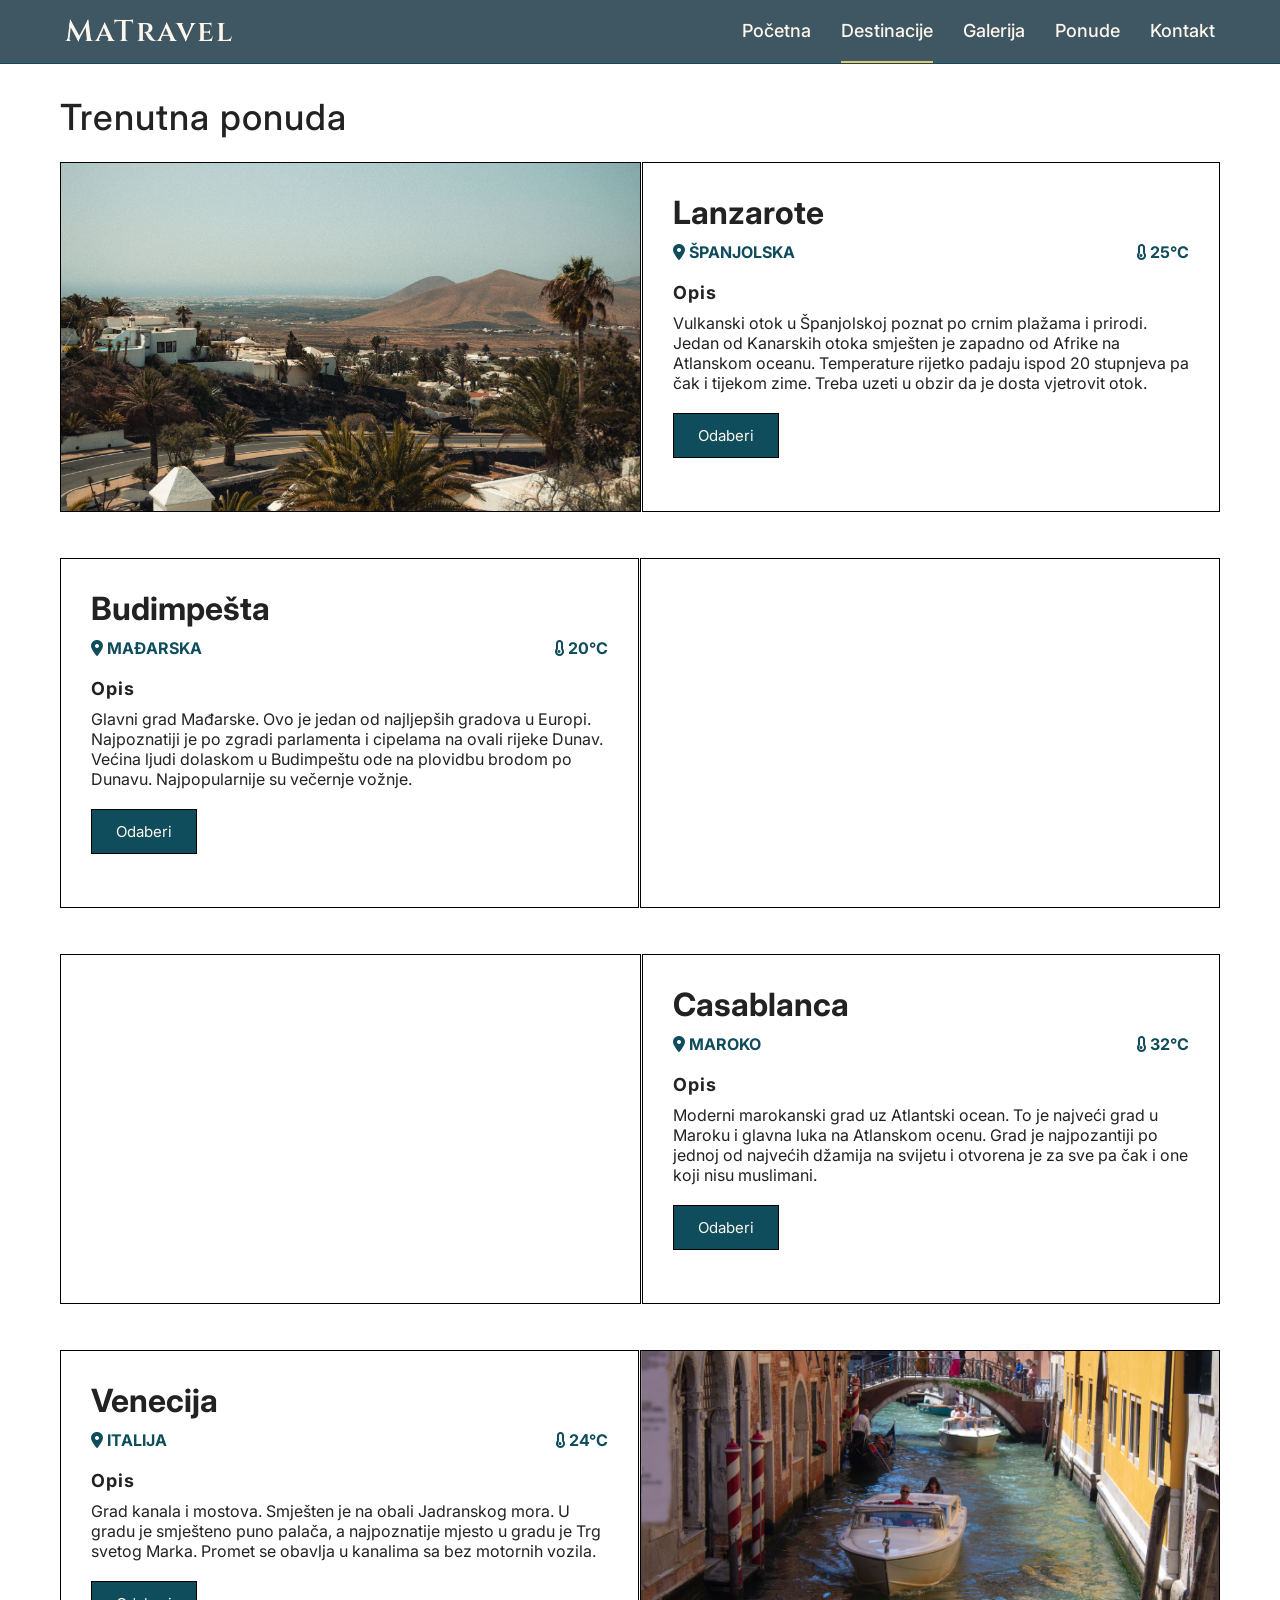
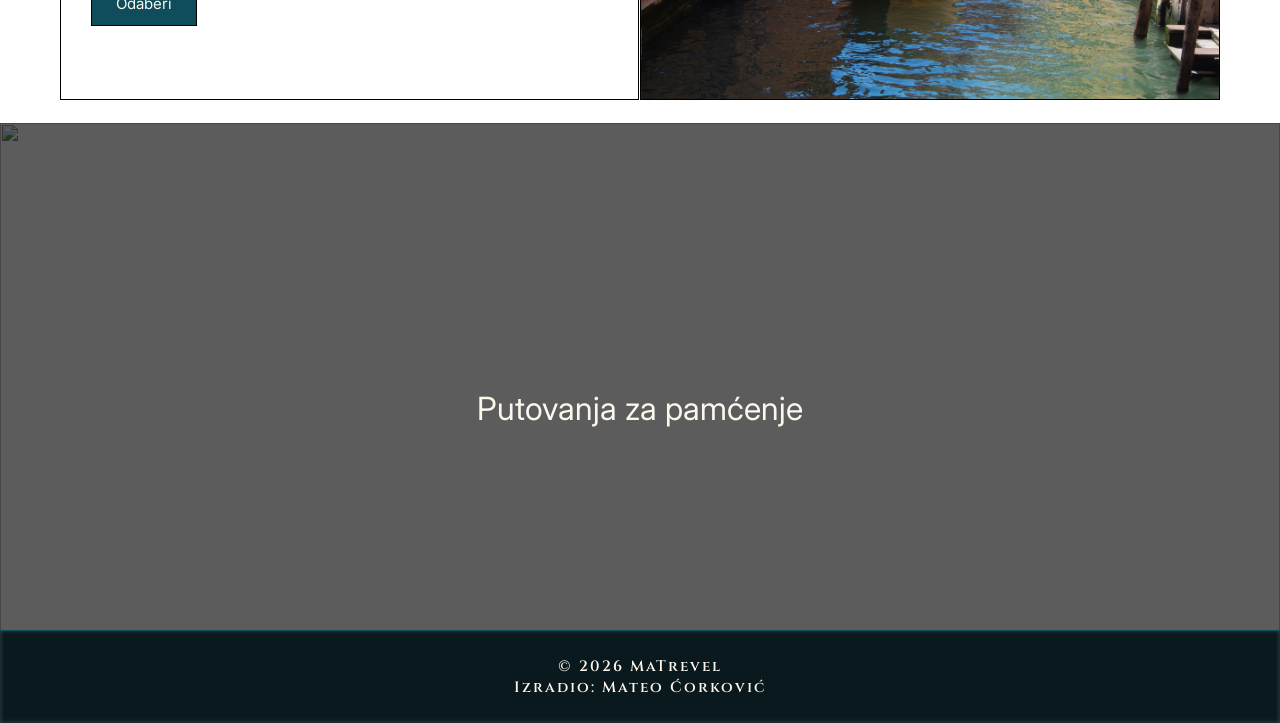
==== destinacije.html @ 20f68efb "destinacije" ====
<!DOCTYPE html>
<html lang="hr">
<head>
    <meta charset="UTF-8">
    <meta name="viewport" content="width=device-width, initial-scale=1.0">
    <title>MaTrevel</title>
    <link rel="stylesheet" href="izgled.css">
    <link href="https://fonts.googleapis.com/css2?family=Cinzel:wght@400;600;700&display=swap" rel="stylesheet">
    <link href="https://fonts.googleapis.com/css2?family=Inter:wght@300;400;500;600&display=swap" rel="stylesheet">
    <link rel="stylesheet" href="https://cdnjs.cloudflare.com/ajax/libs/font-awesome/6.5.0/css/all.min.css">

</head>
<body>
    <header class="navbar tamnija">
        <div class="container">
            <a href="index.html" class="logo">MaTravel</a>

            <nav class="navigacija" id="navigacija">
                <a href="index.html">Početna</a>
                <a href="destinacije.html" class="active">Destinacije</a>
                <a href="galerija.html">Galerija</a>
                <a href="ponude.html">Ponude</a>
                <a href="kontakt.html">Kontakt</a>
            </nav>

            <div class="hamburger" id="hamburger">
            ☰
            </div>
        </div>
    </header>
    <div class="prazno"></div>

    <div class="container">
        <h1>Trenutna ponuda</h1>
        <section class="destinacijeskrol skriveno">
            <div class="destinacijaslika lanzarote"></div>
            <div class="destinacijatekst">
                <div class="okvir">
                        <h2>Lanzarote</h2>
                    <div class="info">
                        <span><h4><i class="fa-solid fa-location-dot"></i> Španjolska</h4></span>
                        <span><h4><i class="fa-solid fa-thermometer-empty"></i> 25°C</h4></span>
                    </div>
                    
                    <h3>Opis</h3>
                    <p>Vulkanski otok u Španjolskoj poznat po crnim plažama i prirodi. Jedan od Kanarskih otoka smješten je zapadno od Afrike na Atlanskom oceanu. Temperature rijetko padaju ispod 20 stupnjeva pa čak i tijekom zime. Treba uzeti u obzir da je dosta vjetrovit otok. 
                    </p>
                    <a href="galerija.html" class="gumbdestinacije">Odaberi</a>
                </div>
                
            </div>
        </section>

        <section class="destinacijeskrol reverse skriveno2">
            <div class="destinacijaslika budimpesta"></div>
            <div class="destinacijatekst">
                <div class="okvir">
                    <h2>Budimpešta</h2>
                    <div class="info">
                        <span><h4><i class="fa-solid fa-location-dot"></i> Mađarska</h4></span>
                        <span><h4><i class="fa-solid fa-thermometer-empty"></i> 20°C</h4></span>
                    </div>
                    <h3>Opis</h3>
                    <p>Glavni grad Mađarske. Ovo je jedan od najljepših gradova u Europi. Najpoznatiji je po zgradi parlamenta i cipelama na ovali rijeke Dunav. Većina ljudi dolaskom u Budimpeštu ode na plovidbu brodom po Dunavu. Najpopularnije su večernje vožnje. </p>
                    <a href="galerija.html" class="gumbdestinacije">Odaberi</a>
                </div>
                
            </div>
        </section>

        <section class="destinacijeskrol skriveno">
            <div class="destinacijaslika casablanca"></div>
            <div class="destinacijatekst">
                <div class="okvir">

                    <h2>Casablanca</h2>
                    <div class="info">
                        <span><h4><i class="fa-solid fa-location-dot"></i> Maroko</h4></span>
                        <span><h4><i class="fa-solid fa-thermometer-empty"></i> 32°C</h4></span>
                    </div>
                    <h3>Opis</h3>
                    <p>Moderni marokanski grad uz Atlantski ocean. To je najveći grad u Maroku i glavna luka na Atlanskom ocenu. Grad je najpozantiji po jednoj od najvećih džamija na svijetu i otvorena je za sve pa čak i one koji nisu muslimani.  </p>
                    <a href="galerija.html" class="gumbdestinacije">Odaberi</a>
                </div>
            </div>
        </section>

        <section class="destinacijeskrol reverse skriveno2">
            <div class="destinacijaslika venecija"></div>
            <div class="destinacijatekst">
                <div class="okvir">

                    <h2>Venecija</h2>
                    <div class="info">
                        <span><h4><i class="fa-solid fa-location-dot"></i> Italija</h4></span>
                        <span><h4><i class="fa-solid fa-thermometer-empty"></i> 24°C</h4></span>
                    </div>
                    <h3>Opis</h3>
                    <p>Grad kanala i mostova. Smješten je na obali Jadranskog mora. U gradu je smješteno puno palača, a najpoznatije mjesto u gradu je Trg svetog Marka. Promet se obavlja u kanalima sa bez motornih vozila. </p>
                    <a href="galerija.html" class="gumbdestinacije">Odaberi</a>
                </div>
            </div>
        </section>
    </div>
    
    

    
    
    <section class="slajdshow skriveno">
        <div class="kutijaslajd">
            <div class="slajd active">
                <img src="slike/slajdshow/venecija.jpg">
                <div class="poruka">Putovanja za pamćenje</div>
            </div>
            <div class="slajd">
                <img src="slike/slajdshow/verona.jpg">
                <div class="poruka">Neka avantura počne</div>
            </div>
            <div class="slajd">
                <img src="slike/slajdshow/lanzarote3.jpg">
                <div class="poruka">Istraži svijet</div>
            </div>
            <div class="slajd">
                <img src="slike/slajdshow/budapest2.jpg">
                <div class="poruka">Putovanja za pamćenje</div>
            </div>
            <div class="slajd">
                <img src="slike/slajdshow/zagreb.jpg">
                <div class="poruka">Neka avantura počne</div>
            </div>
        </div>
         <footer>
        <p>© 2026 MaTrevel</p>
        <p>Izradio: Mateo Ćorković</p>
    </footer>
    </section>
   
    <script src="script.js"></script>
</body>
</html>
---- izgled.css ----
* {
    margin: 0;
    padding: 0;
}

body {
    font-family: "Inter", sans-serif;
    color: #222;
}

.container {
    max-width: 1200px;
    margin: 0 auto;
    padding: 0 20px;
}
.navbar {
    width: 100%;
    position: absolute;
    top: 0;
    left: 0;
    z-index: 5;
    color: #fdf6ec;
    backdrop-filter: blur(2px) brightness(0.7);
    background: rgba(15, 76, 92, 0.25);
    border-bottom: 1px solid #0f4c5c;
}
.navbar .container {
    display: flex;
    justify-content: space-between;
    align-items: center;
    padding: 0 25px;
}

.logo {
    font-family: "Cinzel", serif;
    font-weight: 600;
    font-size: 30px;
    letter-spacing: 2px;
    text-decoration: none;
    color: #fdf6ec;
}

.navigacija {
    display: flex;
    gap: 30px;
    font-family: "Inter", sans-serif;
    font-weight: 500;
}

.navigacija a {
    color: #fdf6ec;
    text-decoration: none;
    font-size: 18px;
    transition: 0.4s;
    border-bottom: 2px solid transparent;
    padding: 20px 0;
}

.navigacija a:hover {
    color: #e9c46a;
    border-bottom: 2px solid #e9c46a;
}
.navigacija a.active{
    border-bottom: 2px solid #e9c46a;
}

.hamburger {
    display: none;
    font-size: 32px;
    color: #fdf6ec;
    cursor: pointer;
}

footer {
    position: absolute;
    bottom: 0;
    left: 0;
    z-index: 10;
    width: 100%;
    backdrop-filter: blur(2px) brightness(0.1);
    background: rgba(15, 76, 92, 0.25);
    border-top: 1px solid #0f4c5c;
    color: #fdf6ec;
    text-align: center;
    padding: 25px 0px;
    font-family: "Cinzel", serif;
    font-weight: 600;
    letter-spacing: 2px;
}

footer p {
    font-size: 15px;
}

.pocetna{
    position: relative;
    overflow: hidden;
    height: 650px;
    display: flex;
    align-items: center;
    justify-content: center;
}
.pozadinaplaza{
    position: absolute;
    width: 100%;
    height: 100%;
    object-fit: cover;
    top: 0;
    left: 0;
    z-index: 1;
}
.overlay{
    position: absolute;
    width: 100%;
    height: 100%;
    top: 0;
    left: 0;
    z-index: 2;
    background: rgba(48, 48, 28, 0.315);
}
.odjeljak{
    position: relative;
    z-index: 3;
    color: #FDF6EC;
    
    max-width: 1050px;
    text-align: center;
}
.odjeljak h1{
    font-size: 60px;
    margin-bottom: 25px;
    text-shadow: 1px 1px 1px rgba(0,0,0,0.5);
}
.odjeljak p{
    font-size: 18px;
    margin-bottom: 40px;
    text-shadow: 1px 1px 1px rgba(0,0,0,0.5);
    text-align: center;
}
.odjeljakgumb{
    display: inline-block;
    padding: 12px 24px;
    background-color: #FDF6EC;
    color: black;
    font-size: 15px;
    text-decoration: none;
    cursor: pointer;
    backdrop-filter: blur(22px) brightness(0.7);
    background: rgba(255, 255, 255, 0.4);
    border: 1px solid #f3f3f3;
    text-decoration: none;
}
.odjeljakgumb:hover{
    background-color: #e9c46a;
    color: black;
    transition: 0.5s;
    backdrop-filter: blur(2px) brightness(1);
    background: rgba(92, 87, 15, 0.25);
    border: 1px solid #e9c46a;
    text-decoration: none;
}

.destinacije{
    padding: 50px 0;
    background-color: #FDF6EC;
    text-align: center;
    
}

.destinacije h2{
    font-size: 32px;
    color: #0f4c5c;
    margin-bottom: 45px;
    letter-spacing: 3px;
    text-transform: uppercase;
}

.karticepolozaj{
    display: flex;
    justify-content: space-between;
    gap: 30px;
    flex-wrap: wrap;
}
.kartica{
    width: 260px;
    height: 300px;
    border: 1px solid #0f4c5c;
    overflow: hidden;
    position: relative;
    display: flex;
    align-items: flex-end;
    color: #FDF6EC;
    cursor: pointer;
    text-decoration: none;
}
.tamnije{
    position: absolute;
    inset: 0;
    background: linear-gradient(
        to top,
        rgba(0,0,0,0.8),
        rgba(0,0,0,0.1));
    z-index: 1;
}
.karticasadrzaj{
    position: relative;
    padding: 30px 10px;
    z-index: 2;
    text-align: left;
}
.lanzarote .zoom{
    background-image: url("slike/lanzarote/lanzarote.jpg");
}
.budimpesta .zoom{
    background-image: url("slike/budimpesta/budimpesta.jpg");
}
.casablanca .zoom{
    background-image: url("slike/casablanca/casablanca.jpg");
}
.venecija .zoom{
    background-image: url("slike/venecija/venecija.jpg");
}
.karticasadrzaj h3{
    font-size: 25px;
    padding-bottom: 10px;
    letter-spacing: 1px;
}

.karticasadrzaj h4{
    font-size: 14px;
    text-transform: uppercase;
    color: #d6bea7;
}
.karticasadrzaj i{
    font-size: 12px;
    color: #d6bea7;
}
.karticasadrzaj{
    transition: transform 0.3s ease;
}
.kartica:hover .karticasadrzaj{
    transform: translateY(-6px);
}
.kartica:hover .tamnije{
    background: linear-gradient(
        to top,
        rgba(0,0,0,0.9),
        rgba(0,0,0,0.35)
    );
}
.kartica:hover .zoom{
    transform: scale(1.10);
}

.zoom{
    position: absolute;
    inset: 0;
    background-size: cover;
    background-position: center;
    background-repeat: no-repeat;
    transition: transform 0.5s ease;
    z-index: 0;
}

.zastobasmi{
    background-image: url(slike/zastobasmi.jpg);
    position: relative;
    padding: 80px 0;
    color: #FDF6EC;
    text-align: center;
    background-size: cover;
    background-position: center 50%;
    background-repeat: no-repeat;
}
.naslovzastobasmi{
    margin-bottom: 50px;
}
.zastobasmi::before{
    content: "";
    position: absolute;
    inset: 0;
    background: rgba(17, 17, 11, 0.493);
}
.naslovzastobasmi h2{
    font-size: 34px;
    margin-bottom: 15px;
    letter-spacing: 1px;
    text-shadow: 1px 1px 1px rgba(0,0,0,0.5);
}
.naslovzastobasmi p{
    font-size: 17px;
    color: #FDF6EC;
    text-shadow: 1px 1px 1px rgba(0,0,0,0.5);
}
.zastobasmi .container{
    position: relative;
    z-index: 2;
}

.karticezasto{
    display: flex;
    justify-content: space-between;
    gap: 30px;
}
.karticazasto{
    flex: 1;
    max-width: 320px;
    padding: 35px 25px;
    transition: 0.5s ease;
    color: black;
    backdrop-filter: blur(2px) brightness(0.9);
    background: rgba(255, 255, 255, 0.4);
    border: 1px solid #FDF6EC;
}
.karticazasto:hover{
    color: #FDF6EC;
    backdrop-filter: blur(2px) brightness(1);
    background: rgba(15, 76, 92, 0.25);
    border: 1px solid #0f4c5c;
    transition: 0.5s ease;
}
.karticazasto p{
    padding-top: 10px;
}
.prazno{
    margin-top: 60px;
}

.slajdshow{
    width: 100%;
    height: 600px;
    overflow: hidden;
    position: relative;
}

.kutijaslajd{
    width: 100%;
    height: 100%;
    position: relative;
}

.slajd{
    height: 600px;
    position: absolute;
    inset: 0;
    opacity: 0;
    transition: opacity 0.8s ease;
}
.slajd.active{
    opacity: 1;
}
.slajd::before{
    content: "";
    position: absolute;
    inset: 0;
    background: rgba(0,0,0,0.4);
    z-index: 1;
}

.slajd img{
    object-fit: cover;
    width: 100%;
    height: 100%;
    transform: scale(1.05);
    transition: transform 1s ease;
    
}
.slajd.active img{
    transform: scale(1);
}
.poruka{
    position: absolute;
    inset: 0;
    z-index: 2;
    background: rgba(0,0,0,0.4);
    font-size: 32px;
    display: flex;
    justify-content: center;
    align-items: center;
    color: #FDF6EC; 
    padding-bottom: 30px;
}

.skriveno{
    opacity: 0;
    transform: translateY(50px);
    transition: all 1s ease;
}
.skriveno2{
    opacity: 0;
    transform: translateY(-50px);
    transition: all 1s ease;
}
.pokazi{
    opacity: 1;
    transform: translateY(0);
}
.opcenito{
    display: flex;
    align-items: center;
    justify-content: space-between;
    padding: 70px 0px;
}
.opcenitotekst{
    width: 50%;
}
.opcenito h2{
    font-size: 36px;
    margin-bottom: 22px;
}
.opcenito p{
    font-size: 16px;
    line-height: 1.6;
    margin-bottom: 12px;
}
.opcenitoslika {
    width: 50%;
    display: flex;
    justify-content: right;
    align-items: right;
}
.opcenitoslika img{
    width: 90%;
    max-width: 500px;
    border: 1px solid black;
    object-fit: contain;
}
.gumbklasa{
        margin-top: 40px;
}

.opcenito .gumb{
    padding: 12px 24px;
    border: none;
    color: #FDF6EC;
    font-size: 15px;
    text-decoration: none;
    cursor: pointer;
    backdrop-filter: blur(2px) brightness(0.2);
    background: rgba(15, 76, 92, 0.25);
    border: 1px solid #0f4c5c;

    
    

}
.opcenito .gumb:hover{
    background-color: #e9c46a;
    color: black;
    transition: 0.5s;
    
    text-decoration: none;
    backdrop-filter: blur(2px) brightness(0.7);
    background: rgba(122, 116, 23, 0.5);
    border: 1px solid #e9c46a;

}
img, video{
    max-width: 100%;
    height: auto;
}
*{
    box-sizing: border-box;
}

.tamnija{
    backdrop-filter: blur(2px) brightness(0.32);
    background-color: rgb(62, 87, 98);
    border-bottom: 1px solid #0f4c5c;
}
.destinacijeskrol{
    display: flex;
    align-items: center;
    justify-content: space-between;
    height: 44vh;
    gap: 1px;
}
.destinacijaslika{
    flex: 1;
    height: 350px;
    background-size: cover;
    background-position: center;
    border: 1px solid black;
    position: relative;
    overflow: hidden;
}
.destinacijaslika::before{
    content: "";
    position: absolute;
    inset: 0;
}
.destinacijaslika:hover::before{
    background: linear-gradient(
        to top,
        rgba(0,0,0,0.5),
        rgba(0,0,0,0.1));
}

.destinacijatekst{
    flex: 1;
    
}
.okvir{
    height: 350px;
    border: 1px solid black;
    padding: 30px;
}

.gumbdestinacije{
    display: inline-block;
    padding: 12px 24px;
    background-color: #FDF6EC;
    color: #FDF6EC;
    font-size: 15px;
    text-decoration: none;
    cursor: pointer;
    backdrop-filter: blur(22px) brightness(0.7);
    background: #0f4c5c;
    border: 1px solid black;
    text-decoration: none;
}
.gumbdestinacije:hover{
    background-color: #e9c46a;
    color: black;
    transition: 0.5s;
    backdrop-filter: blur(2px) brightness(1);
    background: rgba(92, 87, 15, 0.25);
    border: 1px solid #e9c46a;
    text-decoration: none;
}
.destinacijatekst h2{
    font-size: 32px;
    margin-bottom: 10px;
}
.destinacijatekst h4{
    font-size: 16px;
    margin-bottom: 20px;
    text-transform: uppercase;
    color:#0f4c5c;
}
.destinacijatekst h3{
    font-size: 18px;
    margin-bottom: 10px;
    letter-spacing: 1px;
}
.destinacijatekst p{
    padding-bottom: 20px;
}
.info{
    display: flex;
    justify-content: space-between;
    align-items: center;
    
}
.reverse{
    flex-direction: row-reverse;
}
.lanzarote{
    background-image: url("slike/lanzarote/lanzarote.jpg");
}
.lanzarote:hover{
    background-image: url("slike/lanzarote/lanzarote2.jpg");
    transition: 0.5s ease-in-out;
}
.budimpesta{
    background-image: url("slike/budimpesta/budimpesta.jpg");
}
.budimpesta:hover{
    background-image: url("slike/budimpesta/budimpesta2.jpg");
    transition: 0.5s ease-in-out;
}
.casablanca{
    background-image: url("slike/casablanca/casablanca.jpg");
}
.venecija{
    background-image: url("slike/venecija/venecija.jpg");
}
.venecija:hover{
    background-image: url("slike/venecija/IMG_3850.jpg");
    transition: 0.5s ease-in-out;
}
h1{
    padding-top: 35px;
    letter-spacing: 1px;
    font-size: 36px;
    font-weight: 500;
}

@media (max-width: 1270px) {
    .container{
        padding: 0 20px;
    }
    .karticepolozaj{
        justify-content: center;
    }
    .kartica{
        width: calc(50% - 20px);
    }
}

@media (max-width: 768px) {
    .navbar .container{
        padding: 10px 20px;
    }
    .hamburger {
        display: block;
        font-size: 30px;
        cursor: pointer;
        z-index: 5;
    }
    .navigacija {
        position: absolute;
        left: 0;
        top: 100%;
        right: 0;
        flex-direction: column;
        background: rgba(15, 76, 92, 0.95);
        backdrop-filter: blur(10px);
        overflow: hidden;
        max-height: 0;
        transition: max-height 0.4s ease;
        
    }

    .navigacija a {
        padding: 15px;
        text-align: center;
        width: 100%;
        
    }

    .navigacija.active {
        max-height: 500px;
        position: fixed;
        gap: 20px;
        background: rgb(62, 87, 98);
    }
    .pocetna{
        height: 450px;
    }
    .slajdshow{
        height: 480px;
    }
    .slajd{
        height: 480px;
    }
    .odjeljak{
        margin-top: 60px;
    }
    .odjeljak h1{
        font-size: 38px;
    }
    .odjeljak p{
        font-size: 16px;
    }
    .kartica{
        width: 90%;
    }
    .karticazasto{
        flex-direction: column;
        align-items: center;
        max-width: 100%;
    }
    .opcenito{
        flex-direction: column;
        text-align: center;
        gap: 30px;
    }
    .opcenitoslika{
        display: none;
    }
    .opcenitotekst{
        text-align: left;
        width: 90%;
    }
    .naslovzastobasmi{
        margin-bottom: 15px;
    }
    .karticezasto{
        flex-direction: column;
        align-items: center;
        gap: 10px;
        
    }
    .karticazasto{
        width: 90%;

    }

    
}
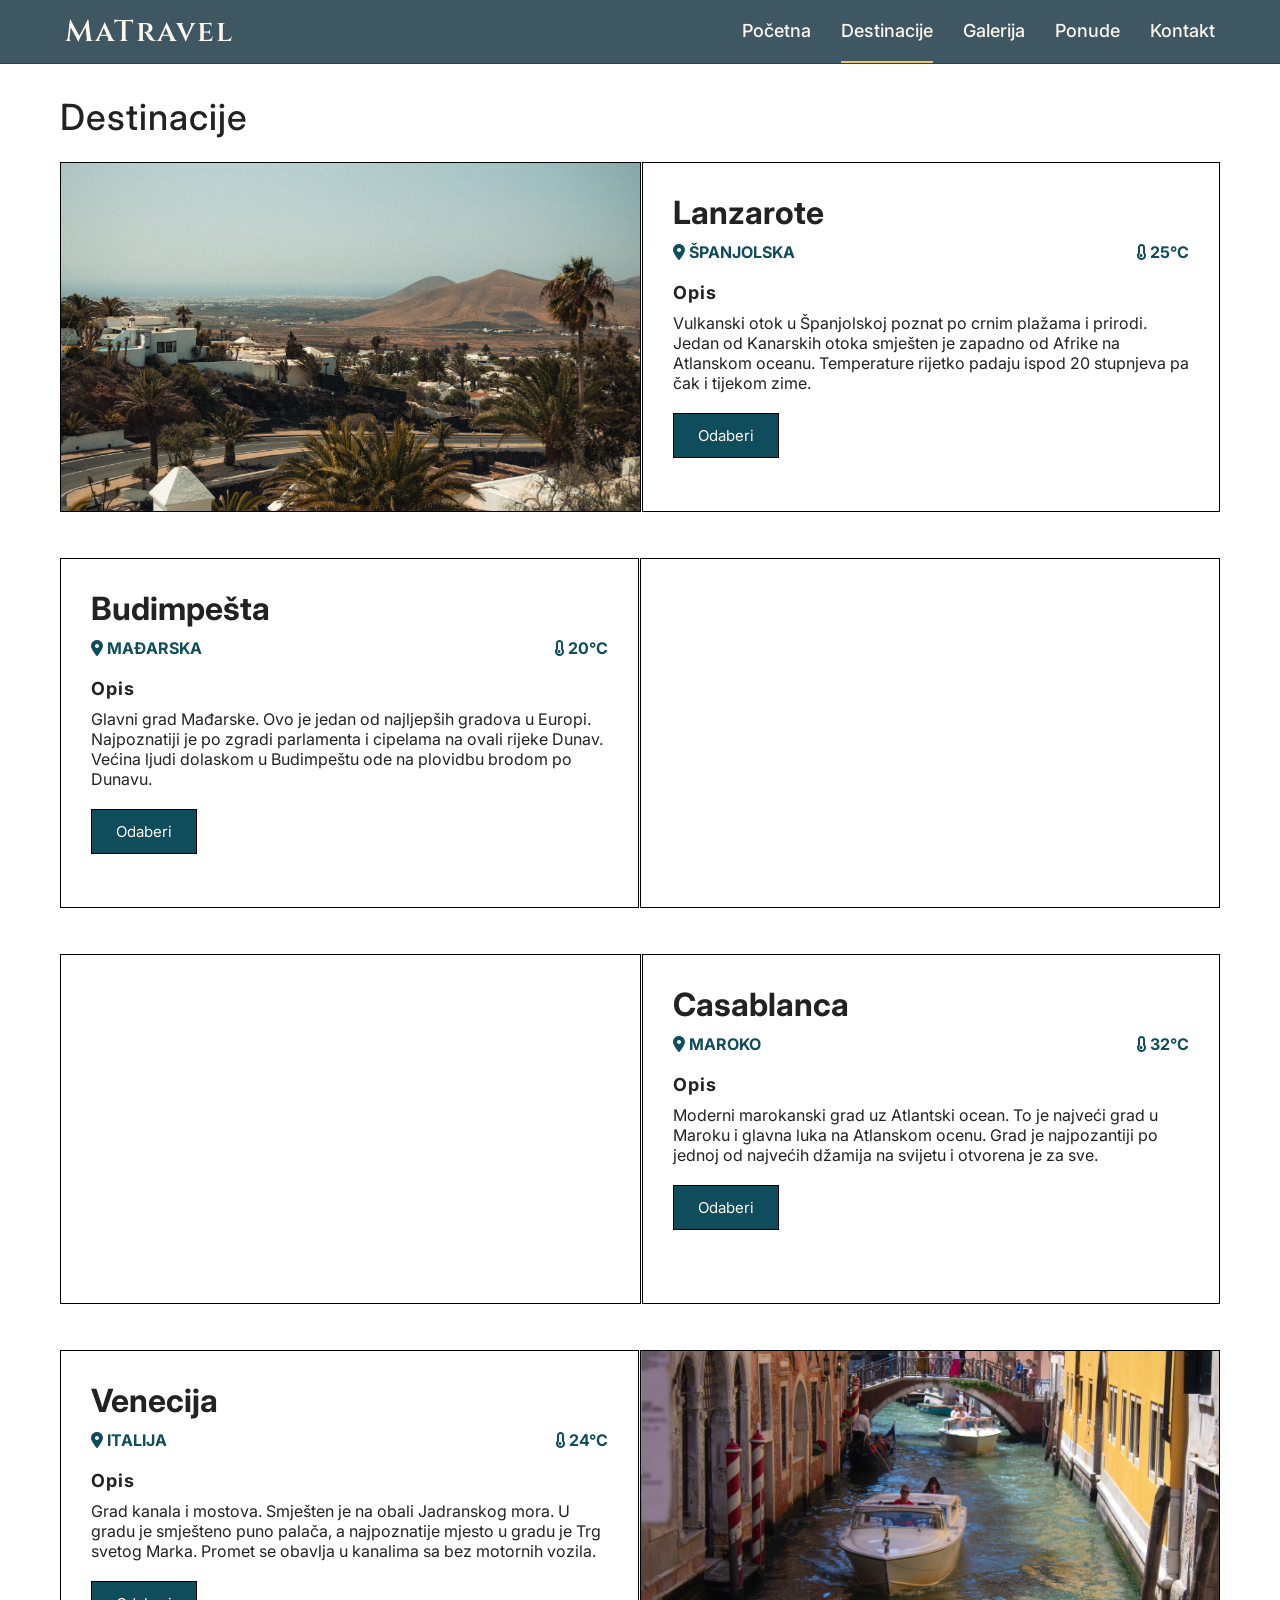
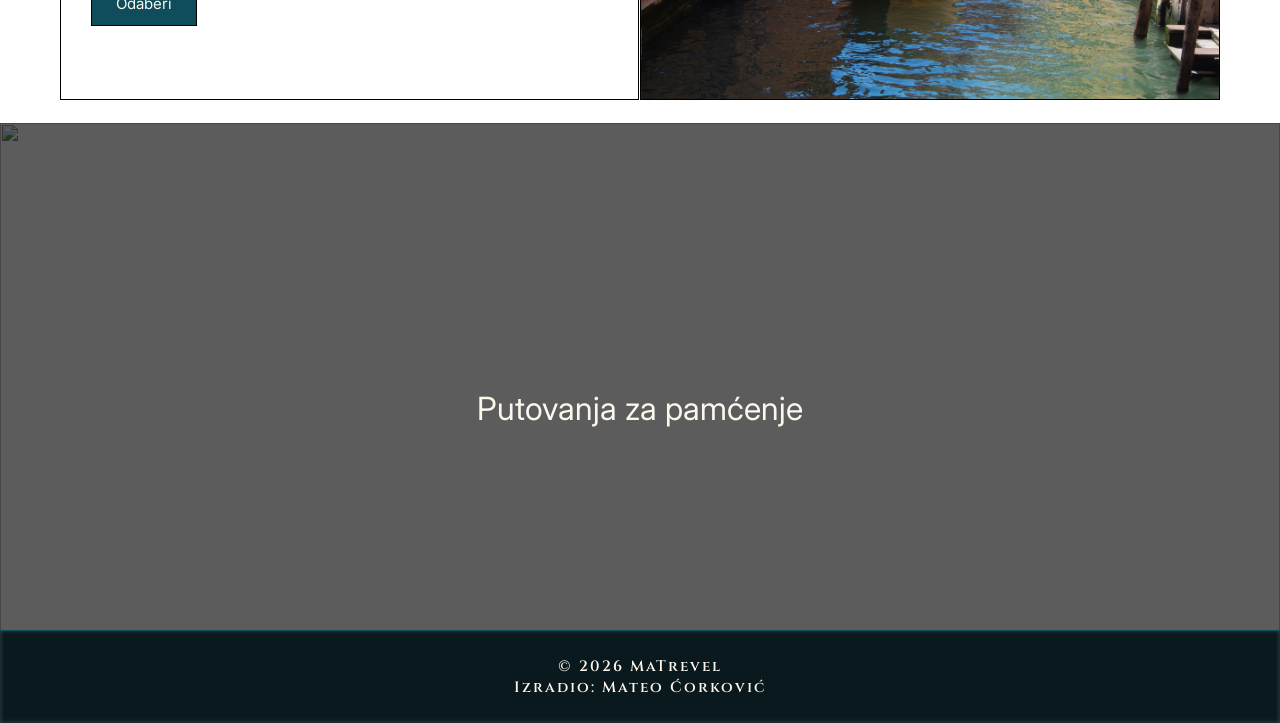
==== commit 56010a8e: "s" ====
--- a/destinacije.html
+++ b/destinacije.html
@@ -31,7 +31,7 @@
     <div class="prazno"></div>
 
     <div class="container">
-        <h1>Trenutna ponuda</h1>
+        <h1>Destinacije</h1>
         <section class="destinacijeskrol skriveno">
             <div class="destinacijaslika lanzarote"></div>
             <div class="destinacijatekst">
@@ -43,7 +43,7 @@
                     </div>
                     
                     <h3>Opis</h3>
-                    <p>Vulkanski otok u Španjolskoj poznat po crnim plažama i prirodi. Jedan od Kanarskih otoka smješten je zapadno od Afrike na Atlanskom oceanu. Temperature rijetko padaju ispod 20 stupnjeva pa čak i tijekom zime. Treba uzeti u obzir da je dosta vjetrovit otok. 
+                    <p>Vulkanski otok u Španjolskoj poznat po crnim plažama i prirodi. Jedan od Kanarskih otoka smješten je zapadno od Afrike na Atlanskom oceanu. Temperature rijetko padaju ispod 20 stupnjeva pa čak i tijekom zime. 
                     </p>
                     <a href="galerija.html" class="gumbdestinacije">Odaberi</a>
                 </div>
@@ -61,7 +61,7 @@
                         <span><h4><i class="fa-solid fa-thermometer-empty"></i> 20°C</h4></span>
                     </div>
                     <h3>Opis</h3>
-                    <p>Glavni grad Mađarske. Ovo je jedan od najljepših gradova u Europi. Najpoznatiji je po zgradi parlamenta i cipelama na ovali rijeke Dunav. Većina ljudi dolaskom u Budimpeštu ode na plovidbu brodom po Dunavu. Najpopularnije su večernje vožnje. </p>
+                    <p>Glavni grad Mađarske. Ovo je jedan od najljepših gradova u Europi. Najpoznatiji je po zgradi parlamenta i cipelama na ovali rijeke Dunav. Većina ljudi dolaskom u Budimpeštu ode na plovidbu brodom po Dunavu.</p>
                     <a href="galerija.html" class="gumbdestinacije">Odaberi</a>
                 </div>
                 
@@ -79,7 +79,7 @@
                         <span><h4><i class="fa-solid fa-thermometer-empty"></i> 32°C</h4></span>
                     </div>
                     <h3>Opis</h3>
-                    <p>Moderni marokanski grad uz Atlantski ocean. To je najveći grad u Maroku i glavna luka na Atlanskom ocenu. Grad je najpozantiji po jednoj od najvećih džamija na svijetu i otvorena je za sve pa čak i one koji nisu muslimani.  </p>
+                    <p>Moderni marokanski grad uz Atlantski ocean. To je najveći grad u Maroku i glavna luka na Atlanskom ocenu. Grad je najpozantiji po jednoj od najvećih džamija na svijetu i otvorena je za sve.  </p>
                     <a href="galerija.html" class="gumbdestinacije">Odaberi</a>
                 </div>
             </div>
--- a/izgled.css
+++ b/izgled.css
@@ -596,6 +596,7 @@
     .kartica{
         width: calc(50% - 20px);
     }
+
 }
 
 @media (max-width: 768px) {
@@ -686,6 +687,17 @@
         width: 90%;
 
     }
-
-    
+    .destinacijeskrol{
+        flex-direction: column;
+        margin-top: 15px;
+        height: auto;
+        margin-bottom: 15px;
+    }
+    .destinacijaslika{
+        display: none;
+    }
+    .okvir{
+        padding: 15px;
+        height: auto;
+    }
 }
